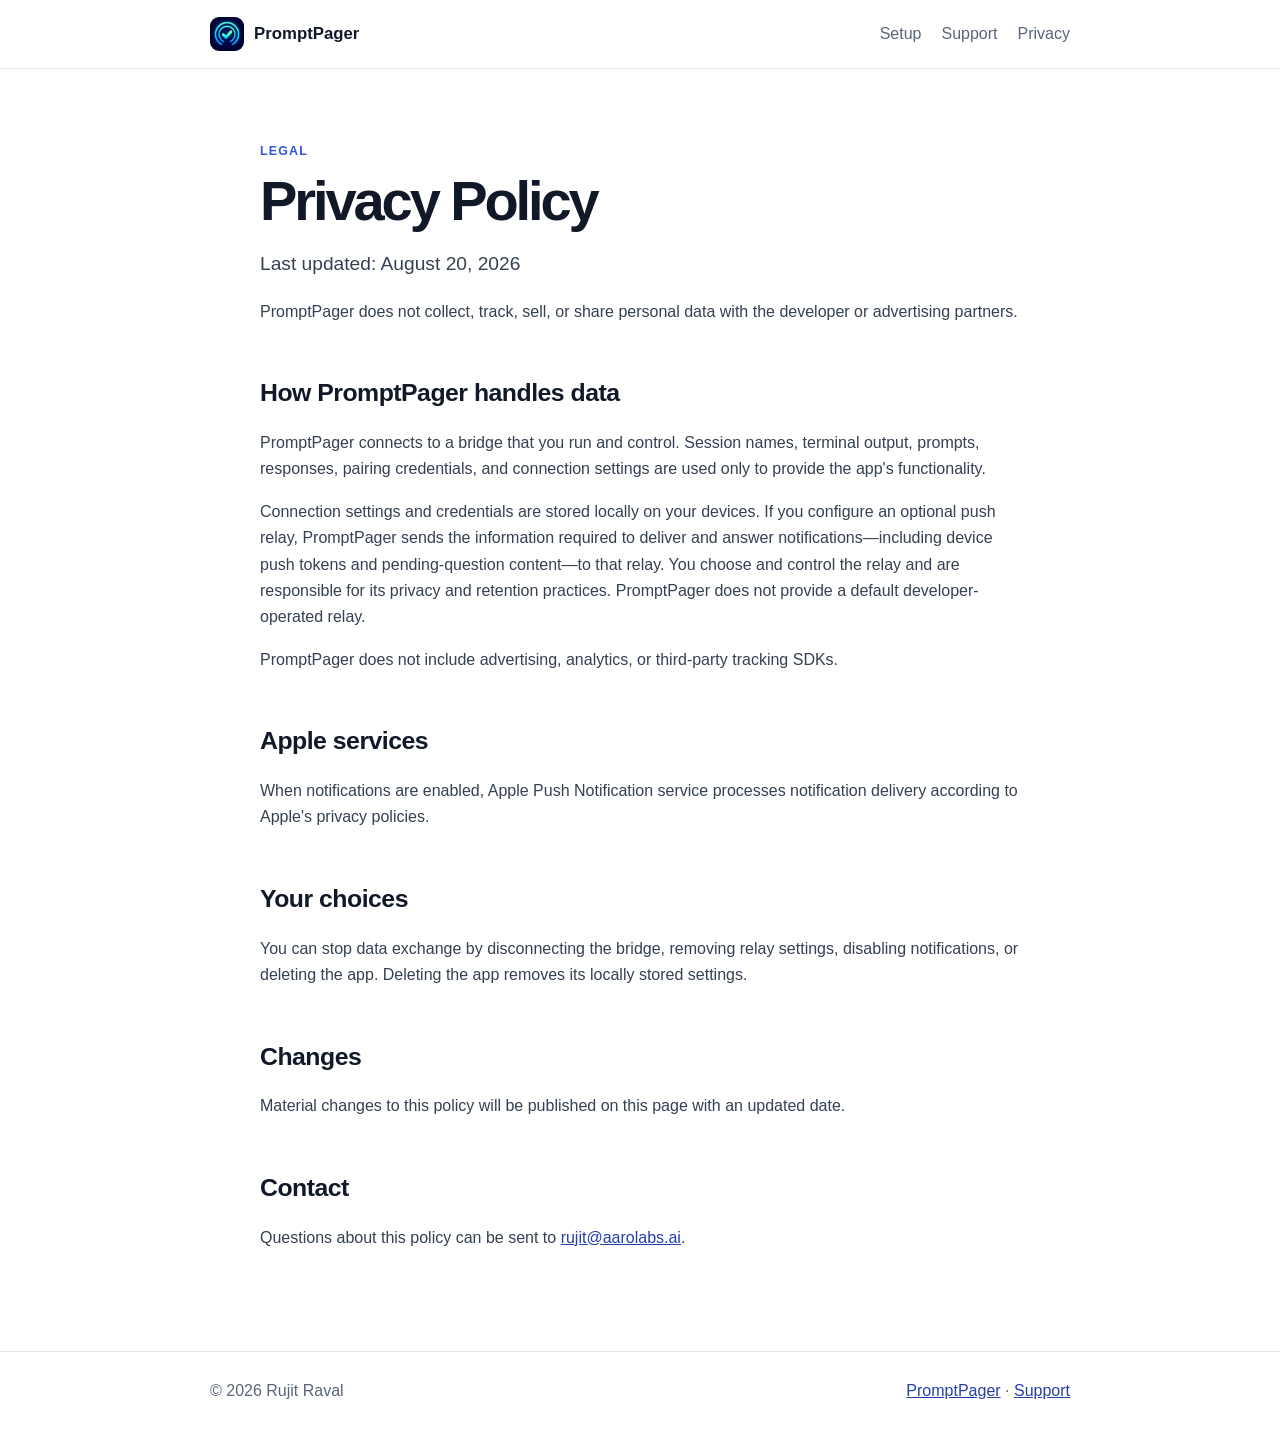
==== privacy/index.html @ 87f20dae "Launch PromptPager documentation site" ====
<!doctype html>
<html lang="en">
<head>
  <meta charset="utf-8">
  <meta name="viewport" content="width=device-width, initial-scale=1">
  <meta name="description" content="PromptPager privacy policy.">
  <title>Privacy Policy — PromptPager</title>
  <link rel="icon" href="../assets/promptpager-icon.png">
  <link rel="stylesheet" href="../styles.css">
</head>
<body>
  <header class="site-header"><nav class="nav" aria-label="Primary navigation"><a class="brand" href="../"><img src="../assets/promptpager-icon.png" alt="">PromptPager</a><div class="nav-links"><a href="../setup/">Setup</a><a href="../support/">Support</a><a href="./" aria-current="page">Privacy</a></div></nav></header>
  <main class="document">
    <div class="eyebrow">Legal</div>
    <h1>Privacy Policy</h1>
    <p class="lead">Last updated: August 20, 2026</p>
    <p>PromptPager does not collect, track, sell, or share personal data with the developer or advertising partners.</p>

    <h2>How PromptPager handles data</h2>
    <p>PromptPager connects to a bridge that you run and control. Session names, terminal output, prompts, responses, pairing credentials, and connection settings are used only to provide the app's functionality.</p>
    <p>Connection settings and credentials are stored locally on your devices. If you configure an optional push relay, PromptPager sends the information required to deliver and answer notifications—including device push tokens and pending-question content—to that relay. You choose and control the relay and are responsible for its privacy and retention practices. PromptPager does not provide a default developer-operated relay.</p>
    <p>PromptPager does not include advertising, analytics, or third-party tracking SDKs.</p>

    <h2>Apple services</h2>
    <p>When notifications are enabled, Apple Push Notification service processes notification delivery according to Apple's privacy policies.</p>

    <h2>Your choices</h2>
    <p>You can stop data exchange by disconnecting the bridge, removing relay settings, disabling notifications, or deleting the app. Deleting the app removes its locally stored settings.</p>

    <h2>Changes</h2>
    <p>Material changes to this policy will be published on this page with an updated date.</p>

    <h2>Contact</h2>
    <p>Questions about this policy can be sent to <a href="mailto:rujit@aarolabs.ai">rujit@aarolabs.ai</a>.</p>
  </main>
  <footer><div class="footer-inner"><p>© 2026 Rujit Raval</p><p><a href="../">PromptPager</a> · <a href="../support/">Support</a></p></div></footer>
</body>
</html>
---- styles.css ----
:root {
  color-scheme: light;
  --ink: #111827;
  --muted: #596579;
  --line: #dfe5ed;
  --surface: #ffffff;
  --soft: #f3f6fa;
  --brand: #3457d5;
  --brand-dark: #243eab;
  --max: 860px;
}

* { box-sizing: border-box; }

html { scroll-behavior: smooth; }

body {
  margin: 0;
  background: var(--surface);
  color: var(--ink);
  font-family: -apple-system, BlinkMacSystemFont, "Segoe UI", sans-serif;
  line-height: 1.65;
}

a { color: var(--brand-dark); }

.site-header {
  border-bottom: 1px solid var(--line);
  background: rgba(255, 255, 255, 0.94);
}

.nav {
  width: min(var(--max), calc(100% - 40px));
  min-height: 68px;
  margin: 0 auto;
  display: flex;
  align-items: center;
  justify-content: space-between;
  gap: 24px;
}

.brand {
  color: var(--ink);
  display: inline-flex;
  align-items: center;
  gap: 10px;
  font-size: 1.05rem;
  font-weight: 700;
  text-decoration: none;
}

.brand img {
  width: 34px;
  height: 34px;
  border-radius: 9px;
}

.nav-links { display: flex; gap: 20px; }
.nav-links a { color: var(--muted); text-decoration: none; }
.nav-links a:hover { color: var(--ink); }

main {
  width: min(var(--max), calc(100% - 40px));
  margin: 0 auto;
  padding: 72px 0 84px;
}

.hero {
  display: grid;
  grid-template-columns: 1fr auto;
  align-items: center;
  gap: 56px;
  padding: 18px 0 62px;
}

.hero img {
  width: 168px;
  height: 168px;
  border-radius: 38px;
  box-shadow: 0 22px 56px rgba(17, 24, 39, 0.18);
}

.eyebrow {
  color: var(--brand);
  font-size: 0.78rem;
  font-weight: 750;
  letter-spacing: 0.09em;
  text-transform: uppercase;
}

h1 {
  max-width: 720px;
  margin: 10px 0 18px;
  font-size: clamp(2.35rem, 7vw, 4.65rem);
  line-height: 1.02;
  letter-spacing: -0.055em;
}

.document h1 { font-size: clamp(2.2rem, 6vw, 3.5rem); }
h2 { margin: 48px 0 12px; font-size: 1.55rem; letter-spacing: -0.02em; }
h3 { margin: 30px 0 8px; }

.lead {
  max-width: 680px;
  color: var(--muted);
  font-size: 1.2rem;
}

.actions { display: flex; flex-wrap: wrap; gap: 12px; margin-top: 28px; }
.button {
  display: inline-block;
  padding: 11px 18px;
  border: 1px solid var(--line);
  border-radius: 11px;
  background: var(--surface);
  color: var(--ink);
  font-weight: 650;
  text-decoration: none;
}
.button.primary { border-color: var(--brand); background: var(--brand); color: white; }
.button:hover { transform: translateY(-1px); }

.grid {
  display: grid;
  grid-template-columns: repeat(3, 1fr);
  gap: 16px;
  margin-top: 26px;
}

.card {
  border: 1px solid var(--line);
  border-radius: 16px;
  padding: 22px;
  background: var(--soft);
}
.card h2, .card h3 { margin-top: 0; }
.card p { margin-bottom: 0; color: var(--muted); }

.document { max-width: 760px; }
.document p, .document li { color: #354052; }
.document strong { color: var(--ink); }

pre {
  overflow-x: auto;
  padding: 16px 18px;
  border-radius: 12px;
  background: #111827;
  color: #eef2ff;
  font-size: 0.92rem;
}

code { font-family: ui-monospace, SFMono-Regular, Menlo, monospace; }

.notice {
  margin: 28px 0;
  padding: 18px 20px;
  border-left: 4px solid var(--brand);
  border-radius: 8px;
  background: var(--soft);
}

footer {
  border-top: 1px solid var(--line);
  color: var(--muted);
}

.footer-inner {
  width: min(var(--max), calc(100% - 40px));
  margin: 0 auto;
  padding: 26px 0;
  display: flex;
  justify-content: space-between;
  gap: 20px;
}
.footer-inner p { margin: 0; }

@media (max-width: 700px) {
  .nav { align-items: flex-start; flex-direction: column; padding: 16px 0; }
  .nav-links { flex-wrap: wrap; gap: 10px 18px; }
  main { padding-top: 48px; }
  .hero { grid-template-columns: 1fr; gap: 34px; }
  .hero img { grid-row: 1; width: 112px; height: 112px; border-radius: 26px; }
  .grid { grid-template-columns: 1fr; }
  .footer-inner { flex-direction: column; }
}
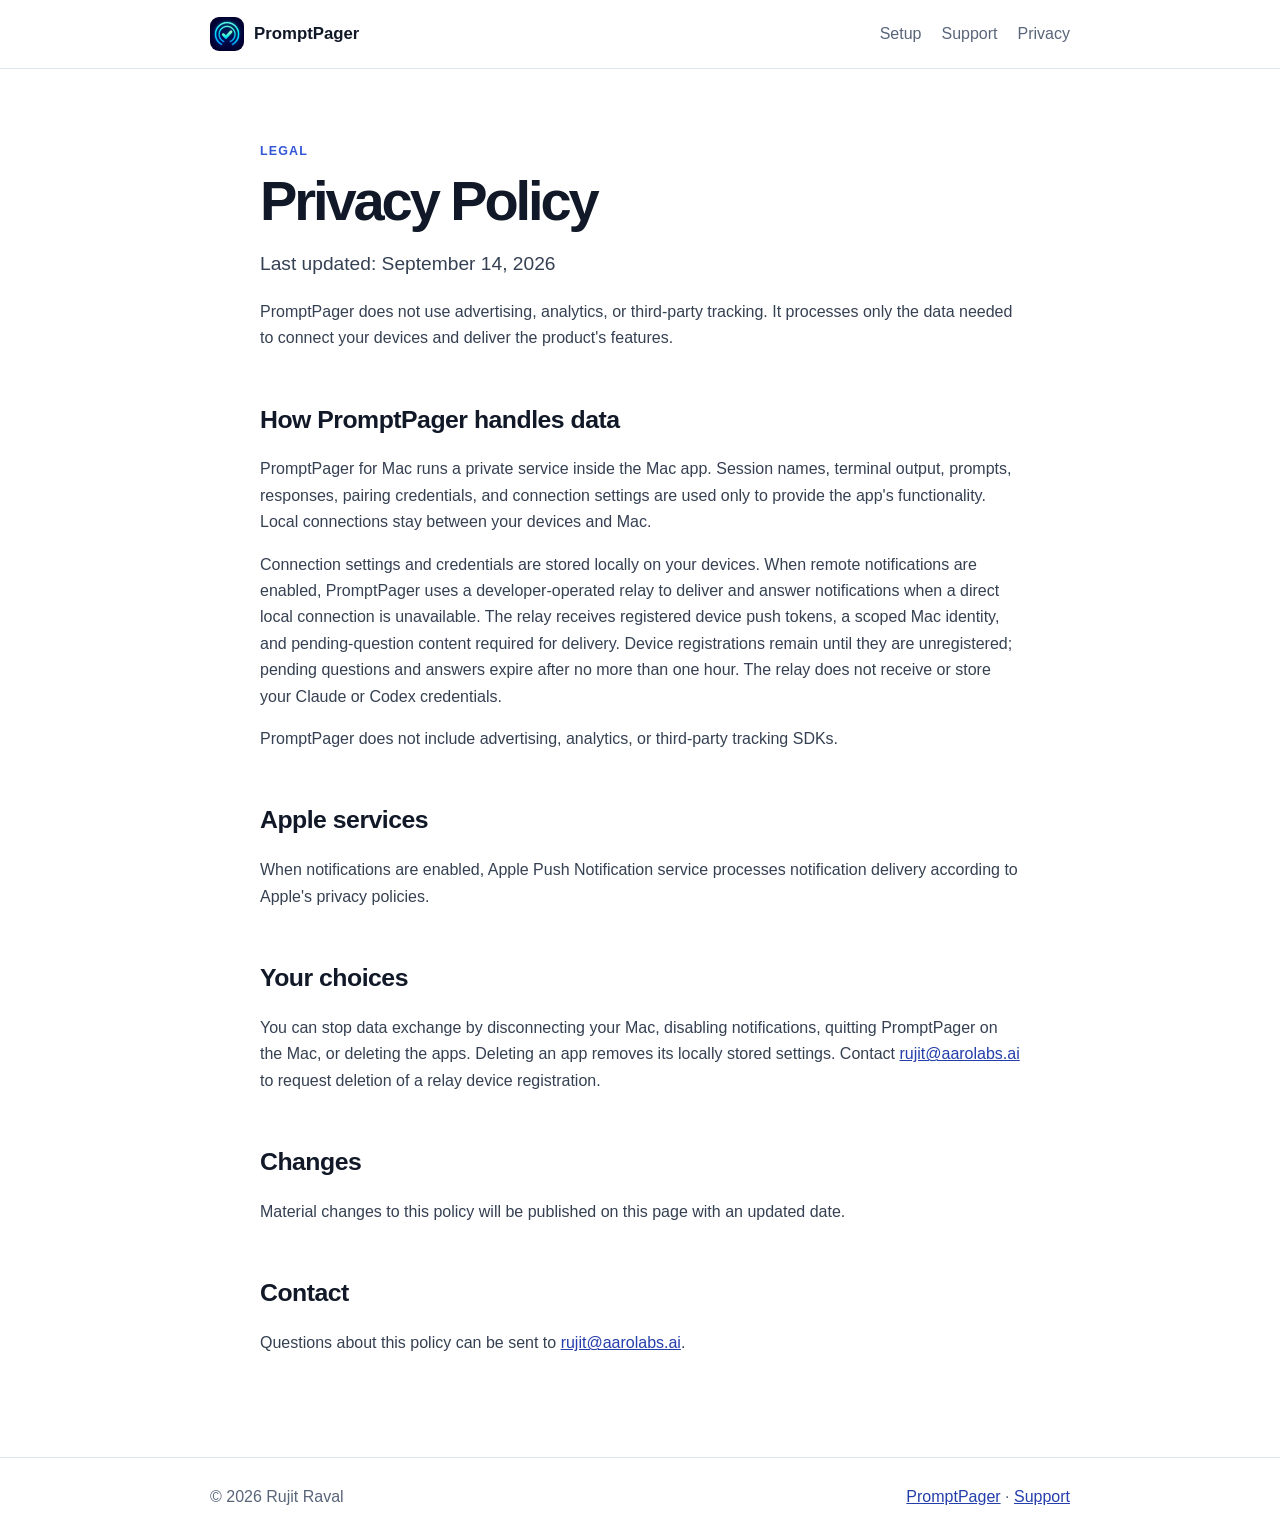
==== commit 9a63c414: "docs: publish PromptPager 0.4.0 setup" ====
--- a/privacy/index.html
+++ b/privacy/index.html
@@ -13,19 +13,19 @@
   <main class="document">
     <div class="eyebrow">Legal</div>
     <h1>Privacy Policy</h1>
-    <p class="lead">Last updated: August 20, 2026</p>
-    <p>PromptPager does not collect, track, sell, or share personal data with the developer or advertising partners.</p>
+    <p class="lead">Last updated: September 14, 2026</p>
+    <p>PromptPager does not use advertising, analytics, or third-party tracking. It processes only the data needed to connect your devices and deliver the product's features.</p>
 
     <h2>How PromptPager handles data</h2>
-    <p>PromptPager connects to a bridge that you run and control. Session names, terminal output, prompts, responses, pairing credentials, and connection settings are used only to provide the app's functionality.</p>
-    <p>Connection settings and credentials are stored locally on your devices. If you configure an optional push relay, PromptPager sends the information required to deliver and answer notifications—including device push tokens and pending-question content—to that relay. You choose and control the relay and are responsible for its privacy and retention practices. PromptPager does not provide a default developer-operated relay.</p>
+    <p>PromptPager for Mac runs a private service inside the Mac app. Session names, terminal output, prompts, responses, pairing credentials, and connection settings are used only to provide the app's functionality. Local connections stay between your devices and Mac.</p>
+    <p>Connection settings and credentials are stored locally on your devices. When remote notifications are enabled, PromptPager uses a developer-operated relay to deliver and answer notifications when a direct local connection is unavailable. The relay receives registered device push tokens, a scoped Mac identity, and pending-question content required for delivery. Device registrations remain until they are unregistered; pending questions and answers expire after no more than one hour. The relay does not receive or store your Claude or Codex credentials.</p>
     <p>PromptPager does not include advertising, analytics, or third-party tracking SDKs.</p>
 
     <h2>Apple services</h2>
     <p>When notifications are enabled, Apple Push Notification service processes notification delivery according to Apple's privacy policies.</p>
 
     <h2>Your choices</h2>
-    <p>You can stop data exchange by disconnecting the bridge, removing relay settings, disabling notifications, or deleting the app. Deleting the app removes its locally stored settings.</p>
+    <p>You can stop data exchange by disconnecting your Mac, disabling notifications, quitting PromptPager on the Mac, or deleting the apps. Deleting an app removes its locally stored settings. Contact <a href="mailto:rujit@aarolabs.ai">rujit@aarolabs.ai</a> to request deletion of a relay device registration.</p>
 
     <h2>Changes</h2>
     <p>Material changes to this policy will be published on this page with an updated date.</p>
@@ -36,4 +36,3 @@
   <footer><div class="footer-inner"><p>© 2026 Rujit Raval</p><p><a href="../">PromptPager</a> · <a href="../support/">Support</a></p></div></footer>
 </body>
 </html>
-
--- a/styles.css
+++ b/styles.css
@@ -107,6 +107,11 @@
 }
 
 .actions { display: flex; flex-wrap: wrap; gap: 12px; margin-top: 28px; }
+.download-note {
+  margin-top: 12px;
+  color: var(--muted);
+  font-size: 0.9rem;
+}
 .button {
   display: inline-block;
   padding: 11px 18px;
@@ -183,4 +188,3 @@
   .grid { grid-template-columns: 1fr; }
   .footer-inner { flex-direction: column; }
 }
-
